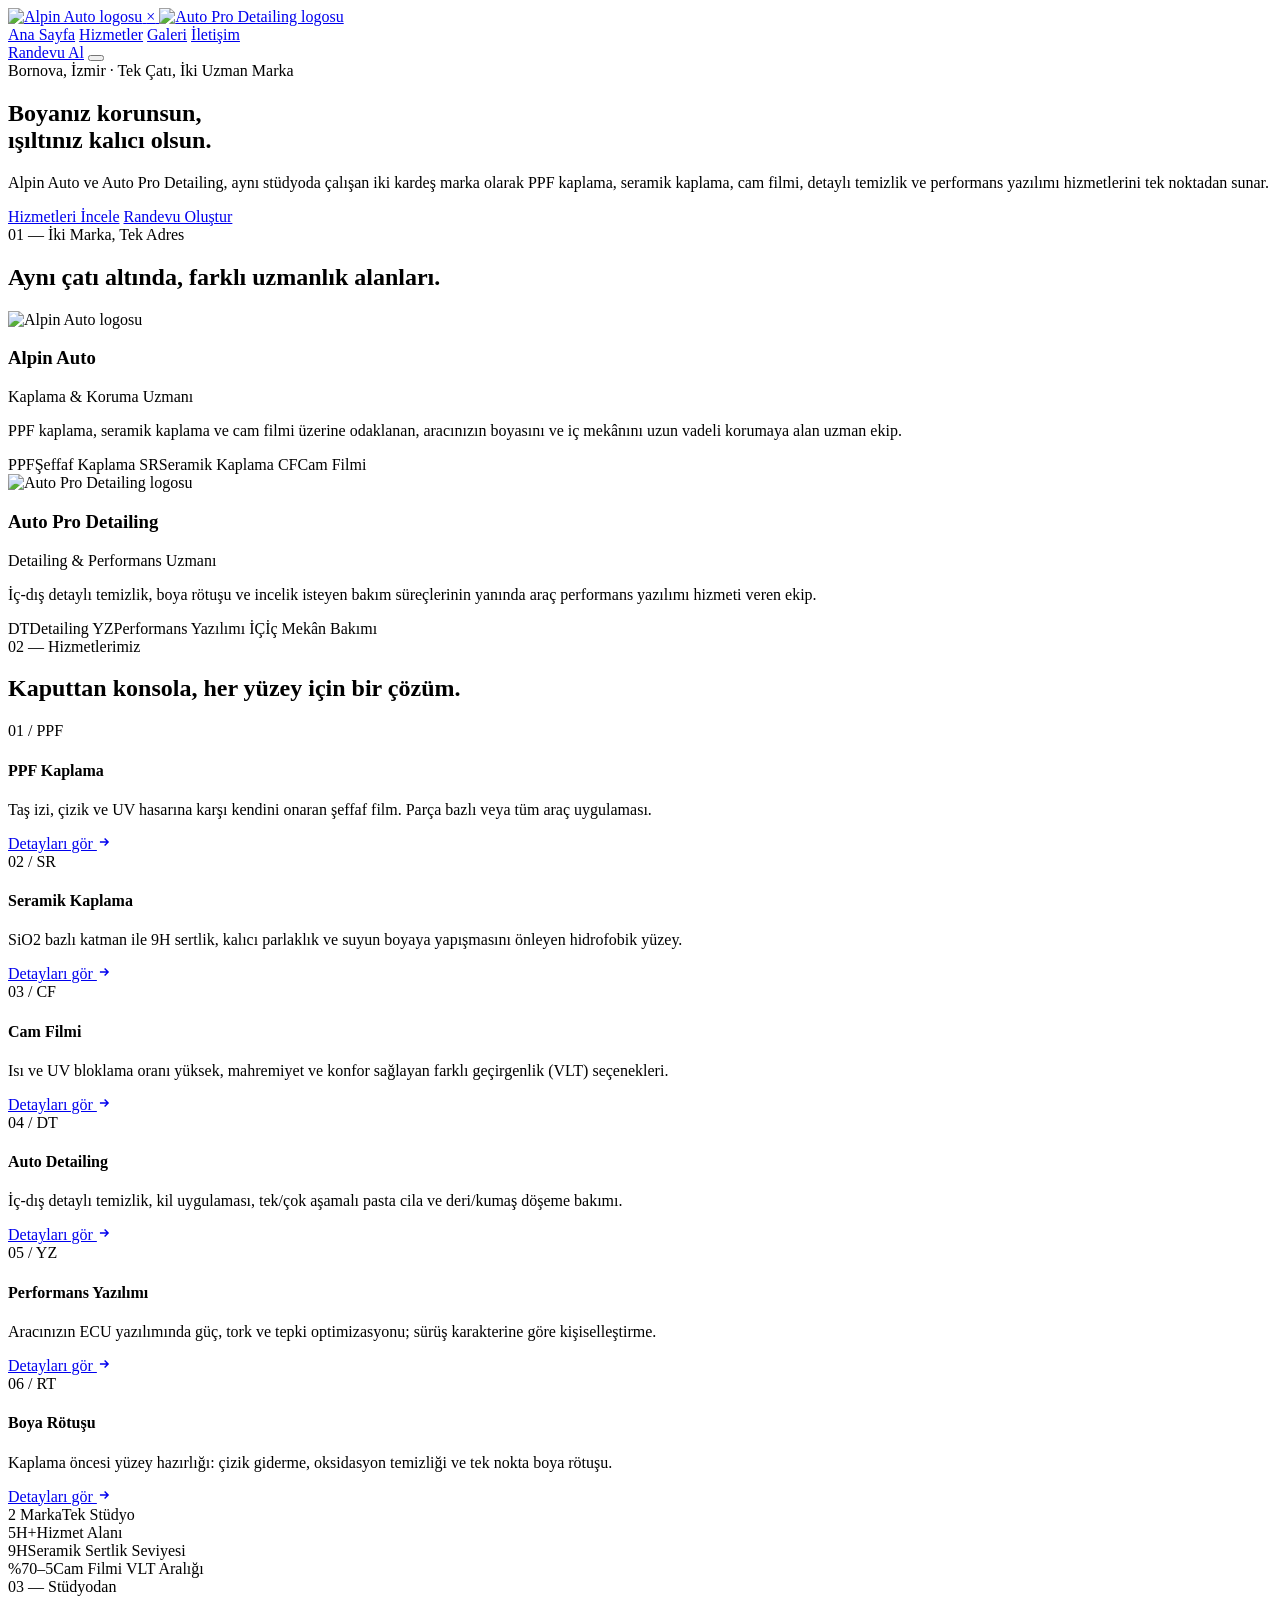
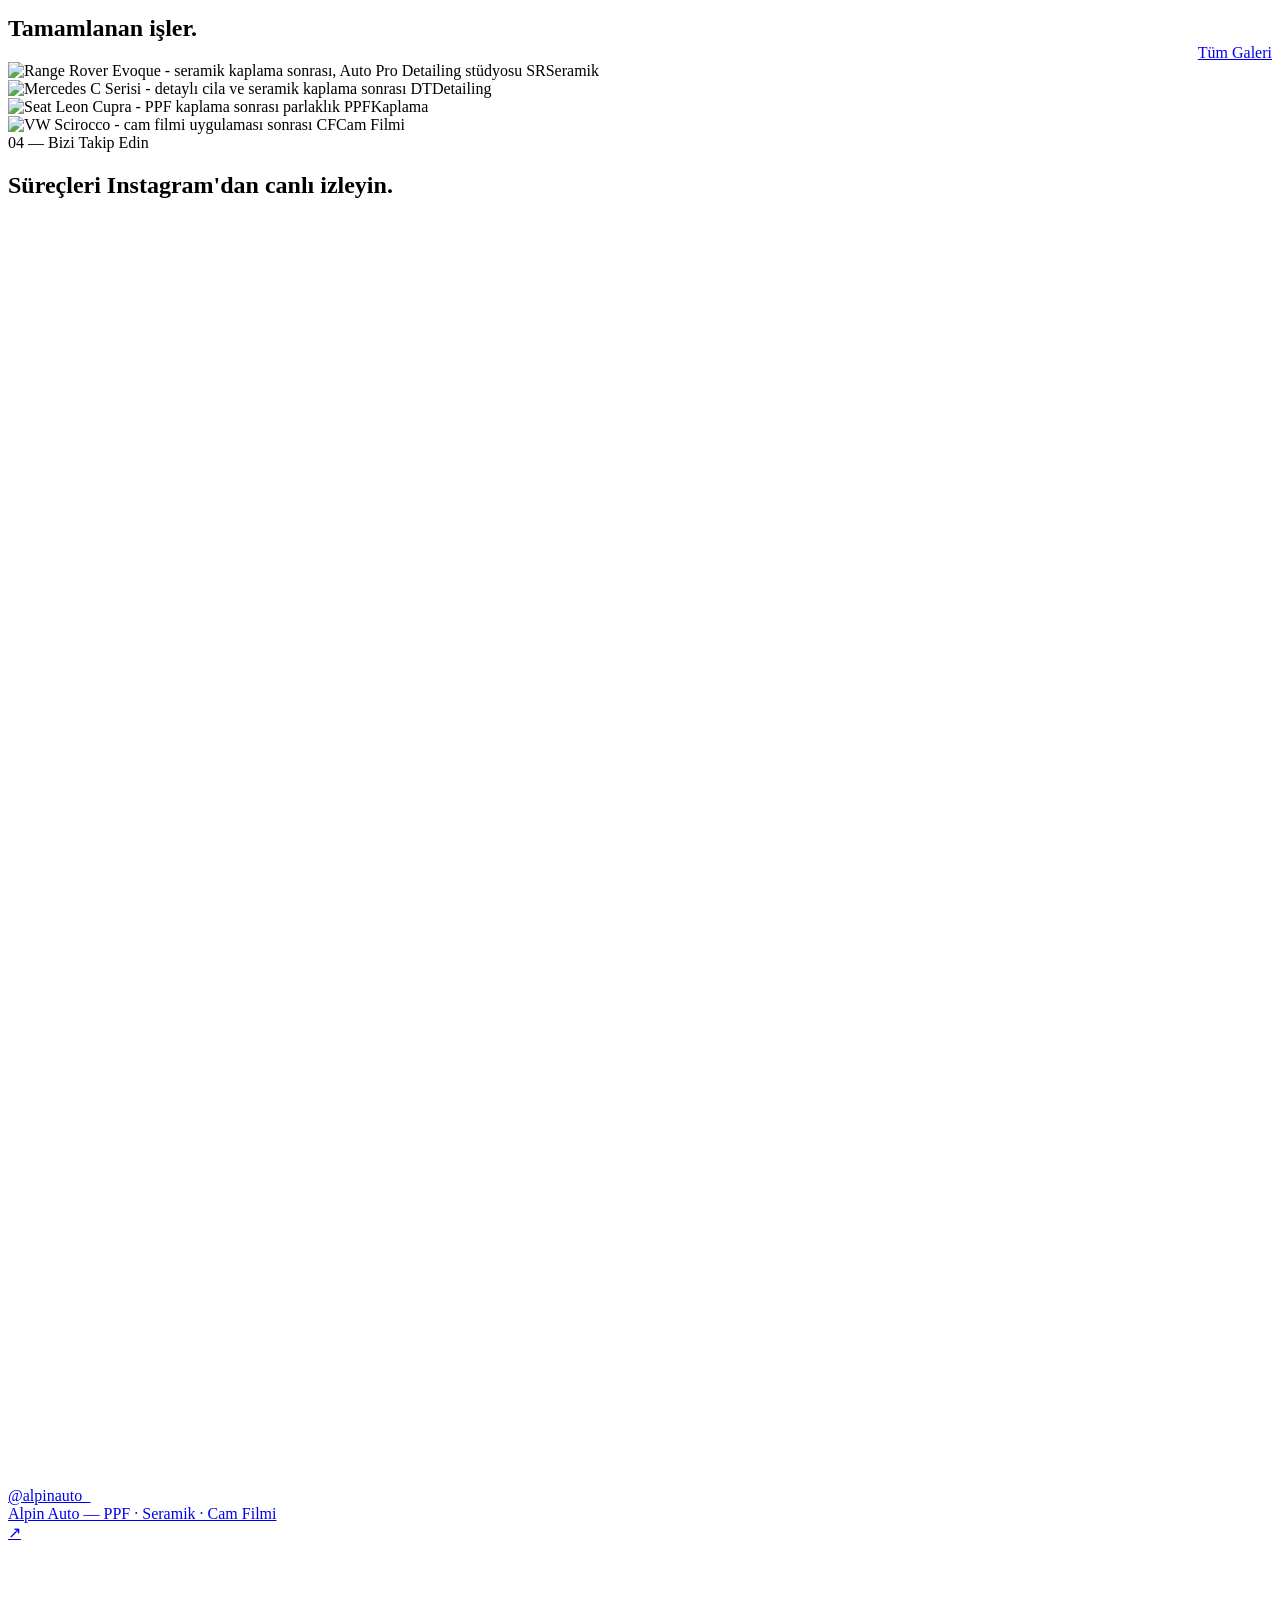
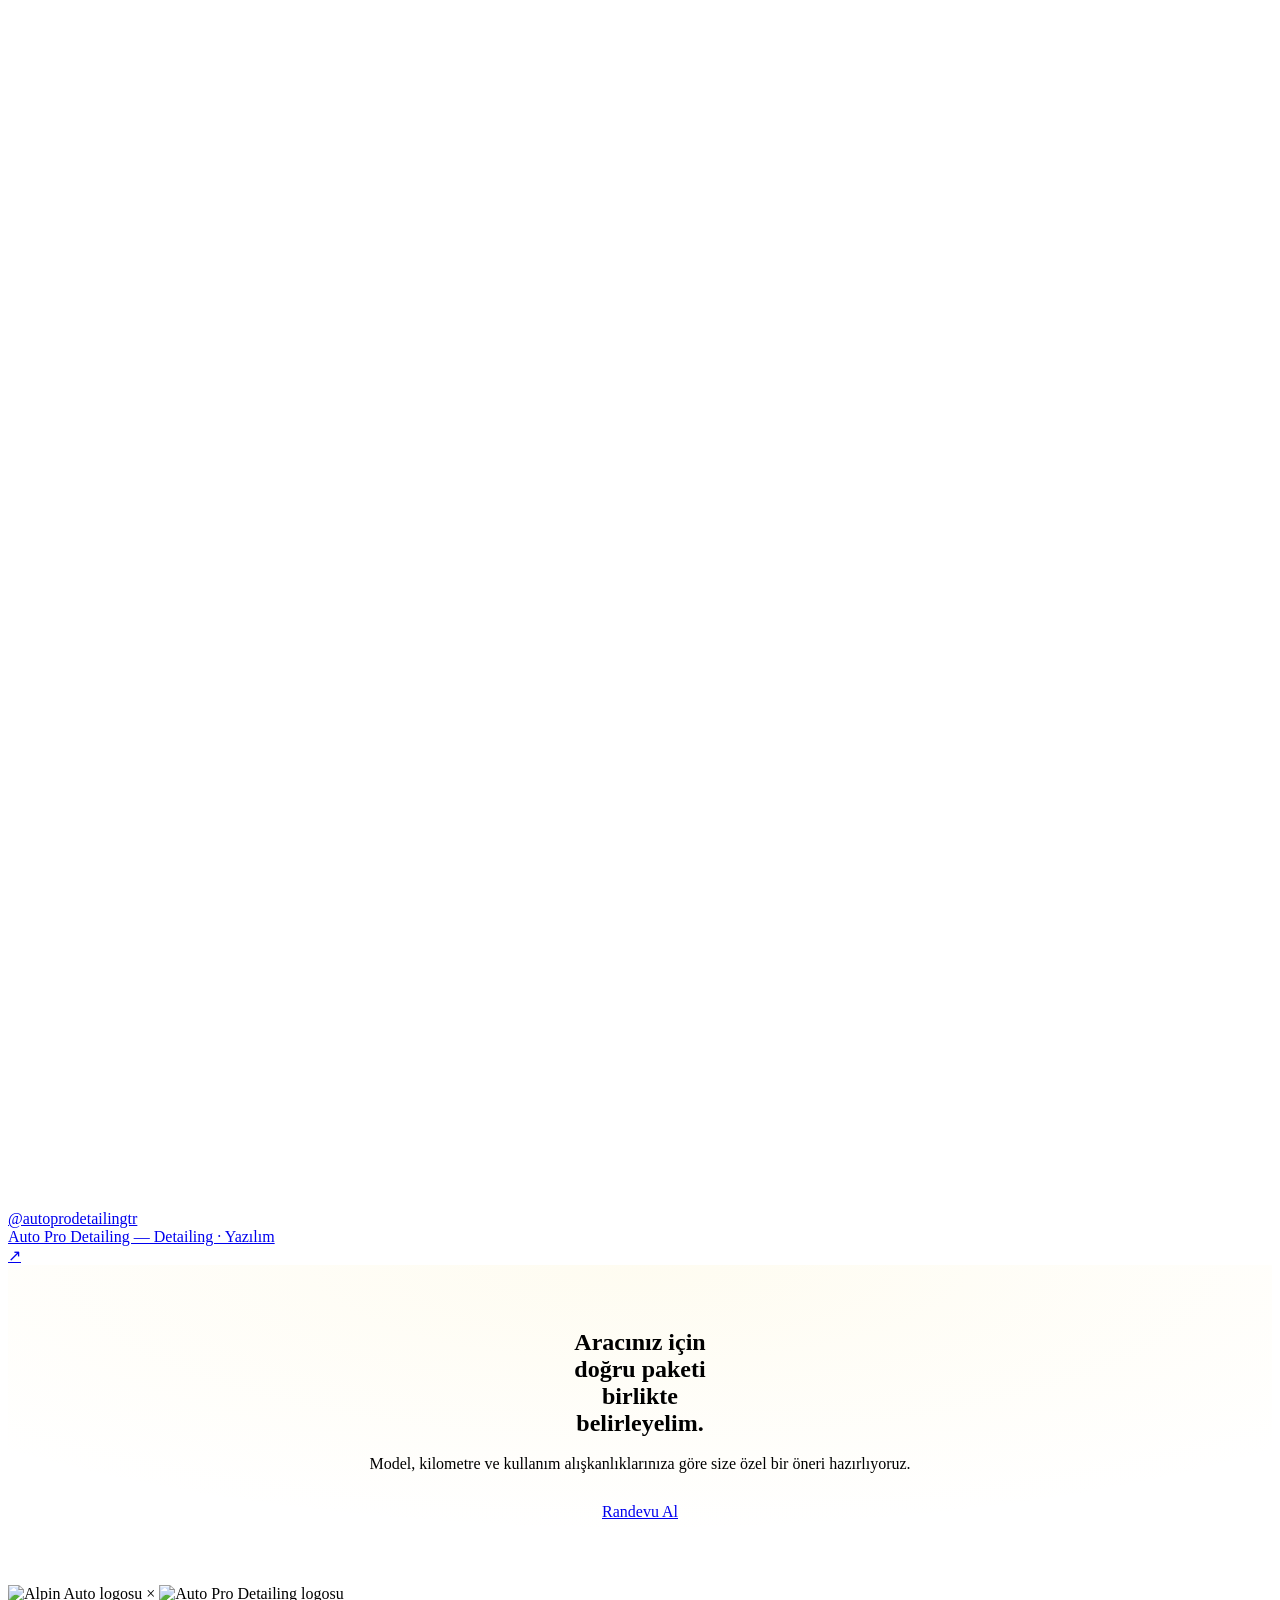
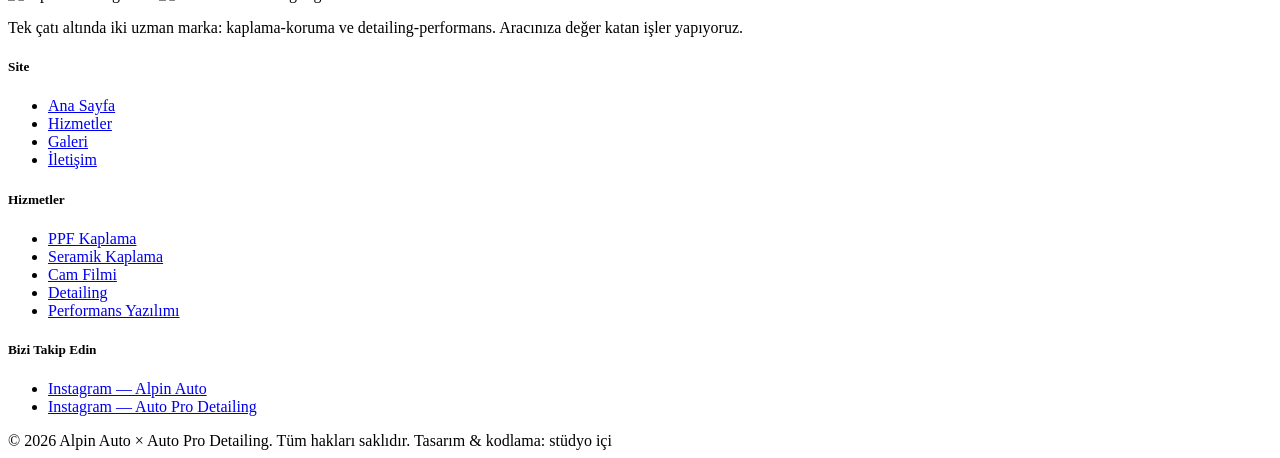
==== index.html @ af7eca9f "Add files via upload" ====
<!DOCTYPE html>
<html lang="tr">
<head>
<meta charset="UTF-8">
<meta name="viewport" content="width=device-width, initial-scale=1.0">
<title>PPF, Seramik Kaplama, Cam Filmi | Alpin Auto × Auto Pro</title>
<meta name="description" content="İzmir Bornova'da PPF kaplama, seramik kaplama, cam filmi, auto detailing ve performans yazılımı. Alpin Auto ve Auto Pro Detailing tek çatı altında hizmetinizde.">
<meta name="keywords" content="PPF kaplama İzmir, seramik kaplama İzmir, cam filmi Bornova, auto detailing İzmir, oto yazılım İzmir, Alpin Auto, Auto Pro Detailing">
<link rel="canonical" href="https://www.alpinautopro.com/">
<meta name="robots" content="index, follow">
<meta name="author" content="Alpin Auto × Auto Pro Detailing">
<meta property="og:type" content="website">
<meta property="og:locale" content="tr_TR">
<meta property="og:site_name" content="Alpin Auto × Auto Pro Detailing">
<meta property="og:title" content="PPF, Seramik Kaplama, Cam Filmi | Alpin Auto × Auto Pro">
<meta property="og:description" content="İzmir Bornova'da PPF kaplama, seramik kaplama, cam filmi, auto detailing ve performans yazılımı. Alpin Auto ve Auto Pro Detailing tek çatı altında hizmetinizde.">
<meta property="og:image" content="https://www.alpinautopro.com/assets/img/gallery-rangerover.jpg">
<meta property="og:url" content="https://www.alpinautopro.com/">
<meta name="twitter:card" content="summary_large_image">
<meta name="twitter:title" content="PPF, Seramik Kaplama, Cam Filmi | Alpin Auto × Auto Pro">
<meta name="twitter:description" content="İzmir Bornova'da PPF kaplama, seramik kaplama, cam filmi, auto detailing ve performans yazılımı. Alpin Auto ve Auto Pro Detailing tek çatı altında hizmetinizde.">
<meta name="twitter:image" content="https://www.alpinautopro.com/assets/img/gallery-rangerover.jpg">
<link rel="icon" href="/favicon.ico" sizes="any">
<link rel="icon" type="image/png" sizes="32x32" href="/assets/favicons/favicon-32.png">
<link rel="icon" type="image/png" sizes="192x192" href="/assets/favicons/favicon-192.png">
<link rel="apple-touch-icon" href="/assets/favicons/favicon-180.png">
<meta name="theme-color" content="#0a0b0d">
<link rel="preconnect" href="https://fonts.googleapis.com">
<link rel="preconnect" href="https://fonts.gstatic.com" crossorigin>
<link href="https://fonts.googleapis.com/css2?family=Big+Shoulders+Display:wght@600;700;800;900&family=Manrope:wght@400;500;600;700;800&family=JetBrains+Mono:wght@400;500;600&display=swap" rel="stylesheet">
<link rel="stylesheet" href="/assets/css/style.css">
<script type="application/ld+json">
{
  "@context": "https://schema.org",
  "@graph": [
    {
      "@type": "AutomotiveBusiness",
      "@id": "https://www.alpinautopro.com/#alpin-auto",
      "name": "Alpin Auto",
      "alternateName": "Alpin Auto Bakım Kaplama Merkezi",
      "description": "PPF kaplama, seramik kaplama ve cam filmi uygulayan araç bakım ve koruma merkezi.",
      "image": "https://www.alpinautopro.com/assets/img/alpin-logo.png",
      "url": "https://www.alpinautopro.com/",
      "telephone": "+905545435295",
      "priceRange": "₺₺",
      "address": {
        "@type": "PostalAddress",
        "streetAddress": "1765. Sokak, Mevlana Mah.",
        "addressLocality": "Bornova",
        "addressRegion": "İzmir",
        "addressCountry": "TR"
      },
      "areaServed": "İzmir",
      "openingHoursSpecification": {
        "@type": "OpeningHoursSpecification",
        "dayOfWeek": ["Monday","Tuesday","Wednesday","Thursday","Friday","Saturday"],
        "opens": "09:00",
        "closes": "19:00"
      },
      "sameAs": ["https://instagram.com/alpinauto_"],
      "makesOffer": [
        {"@type": "Offer", "itemOffered": {"@type": "Service", "name": "PPF Kaplama"}},
        {"@type": "Offer", "itemOffered": {"@type": "Service", "name": "Seramik Kaplama"}},
        {"@type": "Offer", "itemOffered": {"@type": "Service", "name": "Cam Filmi"}}
      ]
    },
    {
      "@type": "AutomotiveBusiness",
      "@id": "https://www.alpinautopro.com/#auto-pro-detailing",
      "name": "Auto Pro Detailing",
      "description": "Auto detailing ve araç performans yazılımı hizmeti veren bakım merkezi.",
      "image": "https://www.alpinautopro.com/assets/img/autopro-logo.png",
      "url": "https://www.alpinautopro.com/",
      "telephone": "+905539734616",
      "priceRange": "₺₺",
      "address": {
        "@type": "PostalAddress",
        "streetAddress": "1765. Sokak, Mevlana Mah.",
        "addressLocality": "Bornova",
        "addressRegion": "İzmir",
        "addressCountry": "TR"
      },
      "areaServed": "İzmir",
      "openingHoursSpecification": {
        "@type": "OpeningHoursSpecification",
        "dayOfWeek": ["Monday","Tuesday","Wednesday","Thursday","Friday","Saturday"],
        "opens": "09:00",
        "closes": "19:00"
      },
      "sameAs": ["https://instagram.com/autoprodetailingtr"],
      "makesOffer": [
        {"@type": "Offer", "itemOffered": {"@type": "Service", "name": "Auto Detailing"}},
        {"@type": "Offer", "itemOffered": {"@type": "Service", "name": "Performans Yazılımı (ECU Optimizasyonu)"}}
      ]
    }
  ]
}
</script>
</head>
<body>

<header class="topbar">
  <div class="topbar-inner">
    <a href="/index.html" class="brandmark-logos">
      <img src="/assets/img/alpin-logo.png" alt="Alpin Auto logosu" class="logo-alpin">
      <span class="divider-x">×</span>
      <img src="/assets/img/autopro-logo.png" alt="Auto Pro Detailing logosu" class="logo-autopro">
    </a>
    <nav class="nav-links" id="navLinks">
      <a href="/index.html" data-page="index.html">Ana Sayfa</a>
      <a href="/hizmetler.html" data-page="hizmetler.html">Hizmetler</a>
      <a href="/galeri.html" data-page="galeri.html">Galeri</a>
      <a href="/iletisim.html" data-page="iletisim.html">İletişim</a>
    </nav>
    <a href="/iletisim.html" class="btn nav-cta">Randevu Al</a>
    <button class="nav-toggle" aria-label="Menüyü aç" aria-expanded="false">
      <span></span><span></span><span></span>
    </button>
  </div>
</header>

<!-- HERO -->
<section class="hero">
  <div class="hero-bg" style="background-image:url('/assets/img/gallery-bmw.jpg');"></div>
  <div class="hero-inner">
    <span class="eyebrow">Bornova, İzmir · Tek Çatı, İki Uzman Marka</span>
    <h1>Boyanız <span class="hl-a">korunsun</span>,<br>ışıltınız <span class="hl-p">kalıcı</span> olsun.</h1>
    <p class="lead">Alpin Auto ve Auto Pro Detailing, aynı stüdyoda çalışan iki kardeş marka olarak PPF kaplama, seramik kaplama, cam filmi, detaylı temizlik ve performans yazılımı hizmetlerini tek noktadan sunar.</p>
    <div class="hero-foot">
      <a href="/hizmetler.html" class="btn btn-primary">Hizmetleri İncele</a>
      <a href="/iletisim.html" class="btn btn-ghost">Randevu Oluştur</a>
    </div>
  </div>
</section>

<div class="light-rail"></div>

<!-- MARKA TANITIMI -->
<section>
  <div class="container">
    <div class="section-head reveal">
      <span class="eyebrow">01 — İki Marka, Tek Adres</span>
      <h2>Aynı çatı altında, farklı uzmanlık alanları.</h2>
    </div>

    <div class="brand-strip reveal">
      <div class="brand-card alpin">
        <div class="brand-card-head">
          <img src="/assets/img/alpin-logo.png" alt="Alpin Auto logosu" style="background:#fff;">
          <div>
            <h3>Alpin Auto</h3>
            <p class="tag">Kaplama &amp; Koruma Uzmanı</p>
          </div>
        </div>
        <p class="desc">PPF kaplama, seramik kaplama ve cam filmi üzerine odaklanan, aracınızın boyasını ve iç mekânını uzun vadeli korumaya alan uzman ekip.</p>
        <div class="brand-services">
          <span class="plate-tag alpin"><span>PPF</span><span>Şeffaf Kaplama</span></span>
          <span class="plate-tag alpin"><span>SR</span><span>Seramik Kaplama</span></span>
          <span class="plate-tag alpin"><span>CF</span><span>Cam Filmi</span></span>
        </div>
      </div>
      <div class="brand-card autopro">
        <div class="brand-card-head">
          <img src="/assets/img/autopro-logo.png" alt="Auto Pro Detailing logosu">
          <div>
            <h3>Auto Pro Detailing</h3>
            <p class="tag">Detailing &amp; Performans Uzmanı</p>
          </div>
        </div>
        <p class="desc">İç-dış detaylı temizlik, boya rötuşu ve incelik isteyen bakım süreçlerinin yanında araç performans yazılımı hizmeti veren ekip.</p>
        <div class="brand-services">
          <span class="plate-tag autopro"><span>DT</span><span>Detailing</span></span>
          <span class="plate-tag autopro"><span>YZ</span><span>Performans Yazılımı</span></span>
          <span class="plate-tag autopro"><span>İÇ</span><span>İç Mekân Bakımı</span></span>
        </div>
      </div>
    </div>
  </div>
</section>

<!-- HİZMETLER GRID -->
<section style="padding-top:0;">
  <div class="container">
    <div class="section-head reveal">
      <span class="eyebrow">02 — Hizmetlerimiz</span>
      <h2>Kaputtan konsola, her yüzey için bir çözüm.</h2>
    </div>

    <div class="services-grid reveal">
      <div class="service-card">
        <span class="num">01 / PPF</span>
        <h4>PPF Kaplama</h4>
        <p>Taş izi, çizik ve UV hasarına karşı kendini onaran şeffaf film. Parça bazlı veya tüm araç uygulaması.</p>
        <a href="/hizmetler.html#ppf" class="more">Detayları gör <svg width="14" height="14" viewBox="0 0 24 24" fill="none" stroke="currentColor" stroke-width="2.5"><path d="M5 12h14M13 6l6 6-6 6"/></svg></a>
      </div>
      <div class="service-card">
        <span class="num">02 / SR</span>
        <h4>Seramik Kaplama</h4>
        <p>SiO2 bazlı katman ile 9H sertlik, kalıcı parlaklık ve suyun boyaya yapışmasını önleyen hidrofobik yüzey.</p>
        <a href="/hizmetler.html#seramik" class="more">Detayları gör <svg width="14" height="14" viewBox="0 0 24 24" fill="none" stroke="currentColor" stroke-width="2.5"><path d="M5 12h14M13 6l6 6-6 6"/></svg></a>
      </div>
      <div class="service-card">
        <span class="num">03 / CF</span>
        <h4>Cam Filmi</h4>
        <p>Isı ve UV bloklama oranı yüksek, mahremiyet ve konfor sağlayan farklı geçirgenlik (VLT) seçenekleri.</p>
        <a href="/hizmetler.html#cam-filmi" class="more">Detayları gör <svg width="14" height="14" viewBox="0 0 24 24" fill="none" stroke="currentColor" stroke-width="2.5"><path d="M5 12h14M13 6l6 6-6 6"/></svg></a>
      </div>
      <div class="service-card">
        <span class="num">04 / DT</span>
        <h4>Auto Detailing</h4>
        <p>İç-dış detaylı temizlik, kil uygulaması, tek/çok aşamalı pasta cila ve deri/kumaş döşeme bakımı.</p>
        <a href="/hizmetler.html#detailing" class="more">Detayları gör <svg width="14" height="14" viewBox="0 0 24 24" fill="none" stroke="currentColor" stroke-width="2.5"><path d="M5 12h14M13 6l6 6-6 6"/></svg></a>
      </div>
      <div class="service-card">
        <span class="num">05 / YZ</span>
        <h4>Performans Yazılımı</h4>
        <p>Aracınızın ECU yazılımında güç, tork ve tepki optimizasyonu; sürüş karakterine göre kişiselleştirme.</p>
        <a href="/hizmetler.html#yazilim" class="more">Detayları gör <svg width="14" height="14" viewBox="0 0 24 24" fill="none" stroke="currentColor" stroke-width="2.5"><path d="M5 12h14M13 6l6 6-6 6"/></svg></a>
      </div>
      <div class="service-card">
        <span class="num">06 / RT</span>
        <h4>Boya Rötuşu</h4>
        <p>Kaplama öncesi yüzey hazırlığı: çizik giderme, oksidasyon temizliği ve tek nokta boya rötuşu.</p>
        <a href="/hizmetler.html#detailing" class="more">Detayları gör <svg width="14" height="14" viewBox="0 0 24 24" fill="none" stroke="currentColor" stroke-width="2.5"><path d="M5 12h14M13 6l6 6-6 6"/></svg></a>
      </div>
    </div>
  </div>
</section>

<!-- İSTATİSTİK ŞERİDİ -->
<div class="stat-strip reveal">
  <div class="stat-item"><span class="num">2 Marka</span><span class="label">Tek Stüdyo</span></div>
  <div class="stat-item"><span class="num">5H+</span><span class="label">Hizmet Alanı</span></div>
  <div class="stat-item"><span class="num">9H</span><span class="label">Seramik Sertlik Seviyesi</span></div>
  <div class="stat-item"><span class="num">%70–5</span><span class="label">Cam Filmi VLT Aralığı</span></div>
</div>

<!-- GALERİ ÖNİZLEME -->
<section>
  <div class="container">
    <div class="section-head reveal" style="display:flex; align-items:flex-end; justify-content:space-between; gap:24px; max-width:none;">
      <div>
        <span class="eyebrow">03 — Stüdyodan</span>
        <h2>Tamamlanan işler.</h2>
      </div>
      <a href="/galeri.html" class="btn btn-ghost" style="flex-shrink:0;">Tüm Galeri</a>
    </div>

    <div class="gallery-grid reveal">
      <div class="gallery-item">
        <img src="/assets/img/gallery-rangerover.jpg" alt="Range Rover Evoque - seramik kaplama sonrası, Auto Pro Detailing stüdyosu">
        <span class="tag plate-tag autopro"><span>SR</span><span>Seramik</span></span>
      </div>
      <div class="gallery-item">
        <img src="/assets/img/gallery-mercedes.jpg" alt="Mercedes C Serisi - detaylı cila ve seramik kaplama sonrası">
        <span class="tag plate-tag autopro"><span>DT</span><span>Detailing</span></span>
      </div>
      <div class="gallery-item">
        <img src="/assets/img/gallery-seat.jpg" alt="Seat Leon Cupra - PPF kaplama sonrası parlaklık">
        <span class="tag plate-tag alpin"><span>PPF</span><span>Kaplama</span></span>
      </div>
      <div class="gallery-item">
        <img src="/assets/img/gallery-scirocco.jpg" alt="VW Scirocco - cam filmi uygulaması sonrası">
        <span class="tag plate-tag alpin"><span>CF</span><span>Cam Filmi</span></span>
      </div>
    </div>
  </div>
</section>

<div class="light-rail"></div>

<!-- INSTAGRAM -->
<section>
  <div class="container">
    <div class="section-head reveal">
      <span class="eyebrow">04 — Bizi Takip Edin</span>
      <h2>Süreçleri Instagram'dan canlı izleyin.</h2>
    </div>
    <div class="insta-strip reveal">
      <a class="insta-card" href="https://instagram.com/alpinauto_" target="_blank" rel="noopener">
        <div class="icon"><svg viewBox="0 0 24 24" fill="none" stroke="#fff" stroke-width="2"><rect x="3" y="3" width="18" height="18" rx="5"/><circle cx="12" cy="12" r="4"/><circle cx="17.5" cy="6.5" r="1" fill="#fff" stroke="none"/></svg></div>
        <div>
          <div class="handle">@alpinauto_</div>
          <div class="sub">Alpin Auto — PPF · Seramik · Cam Filmi</div>
        </div>
        <span class="go">↗</span>
      </a>
      <a class="insta-card" href="https://instagram.com/autoprodetailingtr" target="_blank" rel="noopener">
        <div class="icon"><svg viewBox="0 0 24 24" fill="none" stroke="#fff" stroke-width="2"><rect x="3" y="3" width="18" height="18" rx="5"/><circle cx="12" cy="12" r="4"/><circle cx="17.5" cy="6.5" r="1" fill="#fff" stroke="none"/></svg></div>
        <div>
          <div class="handle">@autoprodetailingtr</div>
          <div class="sub">Auto Pro Detailing — Detailing · Yazılım</div>
        </div>
        <span class="go">↗</span>
      </a>
    </div>
  </div>
</section>

<!-- CTA -->
<section style="padding-top:0;">
  <div class="container">
    <div class="reveal" style="border:1px solid var(--border); border-radius:var(--radius-lg); padding:64px 48px; text-align:center; background:radial-gradient(120% 140% at 50% 0%, rgba(246,214,74,0.08), transparent 60%);">
      <h2 style="max-width:16ch; margin:0 auto 18px;">Aracınız için doğru paketi birlikte belirleyelim.</h2>
      <p class="lead" style="margin:0 auto 30px;">Model, kilometre ve kullanım alışkanlıklarınıza göre size özel bir öneri hazırlıyoruz.</p>
      <a href="/iletisim.html" class="btn btn-primary">Randevu Al</a>
    </div>
  </div>
</section>

<footer>
  <div class="container">
    <div class="footer-grid">
      <div class="footer-brand">
        <div class="brandmark-logos">
          <img src="/assets/img/alpin-logo.png" alt="Alpin Auto logosu" class="logo-alpin">
          <span class="divider-x">×</span>
          <img src="/assets/img/autopro-logo.png" alt="Auto Pro Detailing logosu" class="logo-autopro">
        </div>
        <p>Tek çatı altında iki uzman marka: kaplama-koruma ve detailing-performans. Aracınıza değer katan işler yapıyoruz.</p>
      </div>
      <div>
        <h5>Site</h5>
        <ul>
          <li><a href="/index.html">Ana Sayfa</a></li>
          <li><a href="/hizmetler.html">Hizmetler</a></li>
          <li><a href="/galeri.html">Galeri</a></li>
          <li><a href="/iletisim.html">İletişim</a></li>
        </ul>
      </div>
      <div>
        <h5>Hizmetler</h5>
        <ul>
          <li><a href="/hizmetler.html#ppf">PPF Kaplama</a></li>
          <li><a href="/hizmetler.html#seramik">Seramik Kaplama</a></li>
          <li><a href="/hizmetler.html#cam-filmi">Cam Filmi</a></li>
          <li><a href="/hizmetler.html#detailing">Detailing</a></li>
          <li><a href="/hizmetler.html#yazilim">Performans Yazılımı</a></li>
        </ul>
      </div>
      <div>
        <h5>Bizi Takip Edin</h5>
        <ul>
          <li><a href="https://instagram.com/alpinauto_" target="_blank" rel="noopener">Instagram — Alpin Auto</a></li>
          <li><a href="https://instagram.com/autoprodetailingtr" target="_blank" rel="noopener">Instagram — Auto Pro Detailing</a></li>
        </ul>
      </div>
    </div>
    <div class="footer-bottom">
      <span>© <span id="year">2026</span> Alpin Auto × Auto Pro Detailing. Tüm hakları saklıdır.</span>
      <span>Tasarım &amp; kodlama: stüdyo içi</span>
    </div>
  </div>
</footer>

<script src="/assets/js/main.js"></script>
</body>
</html>
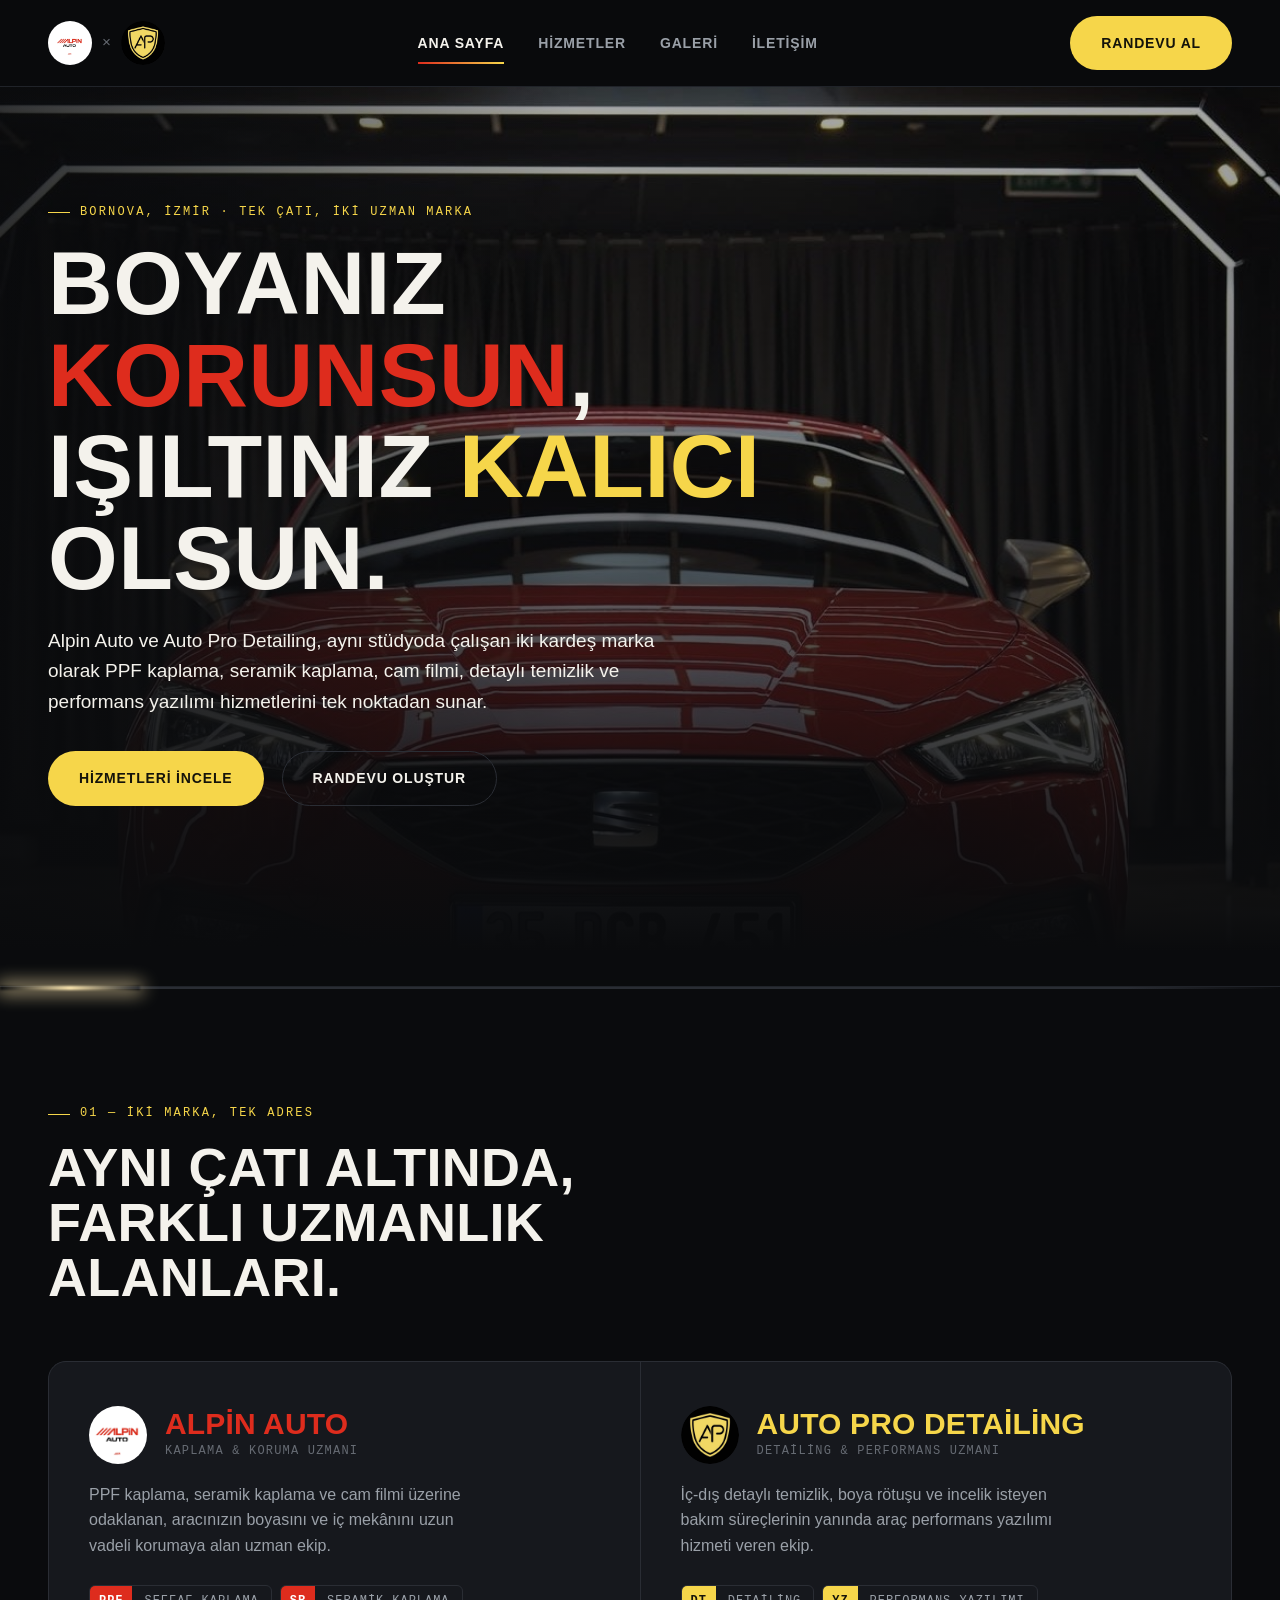
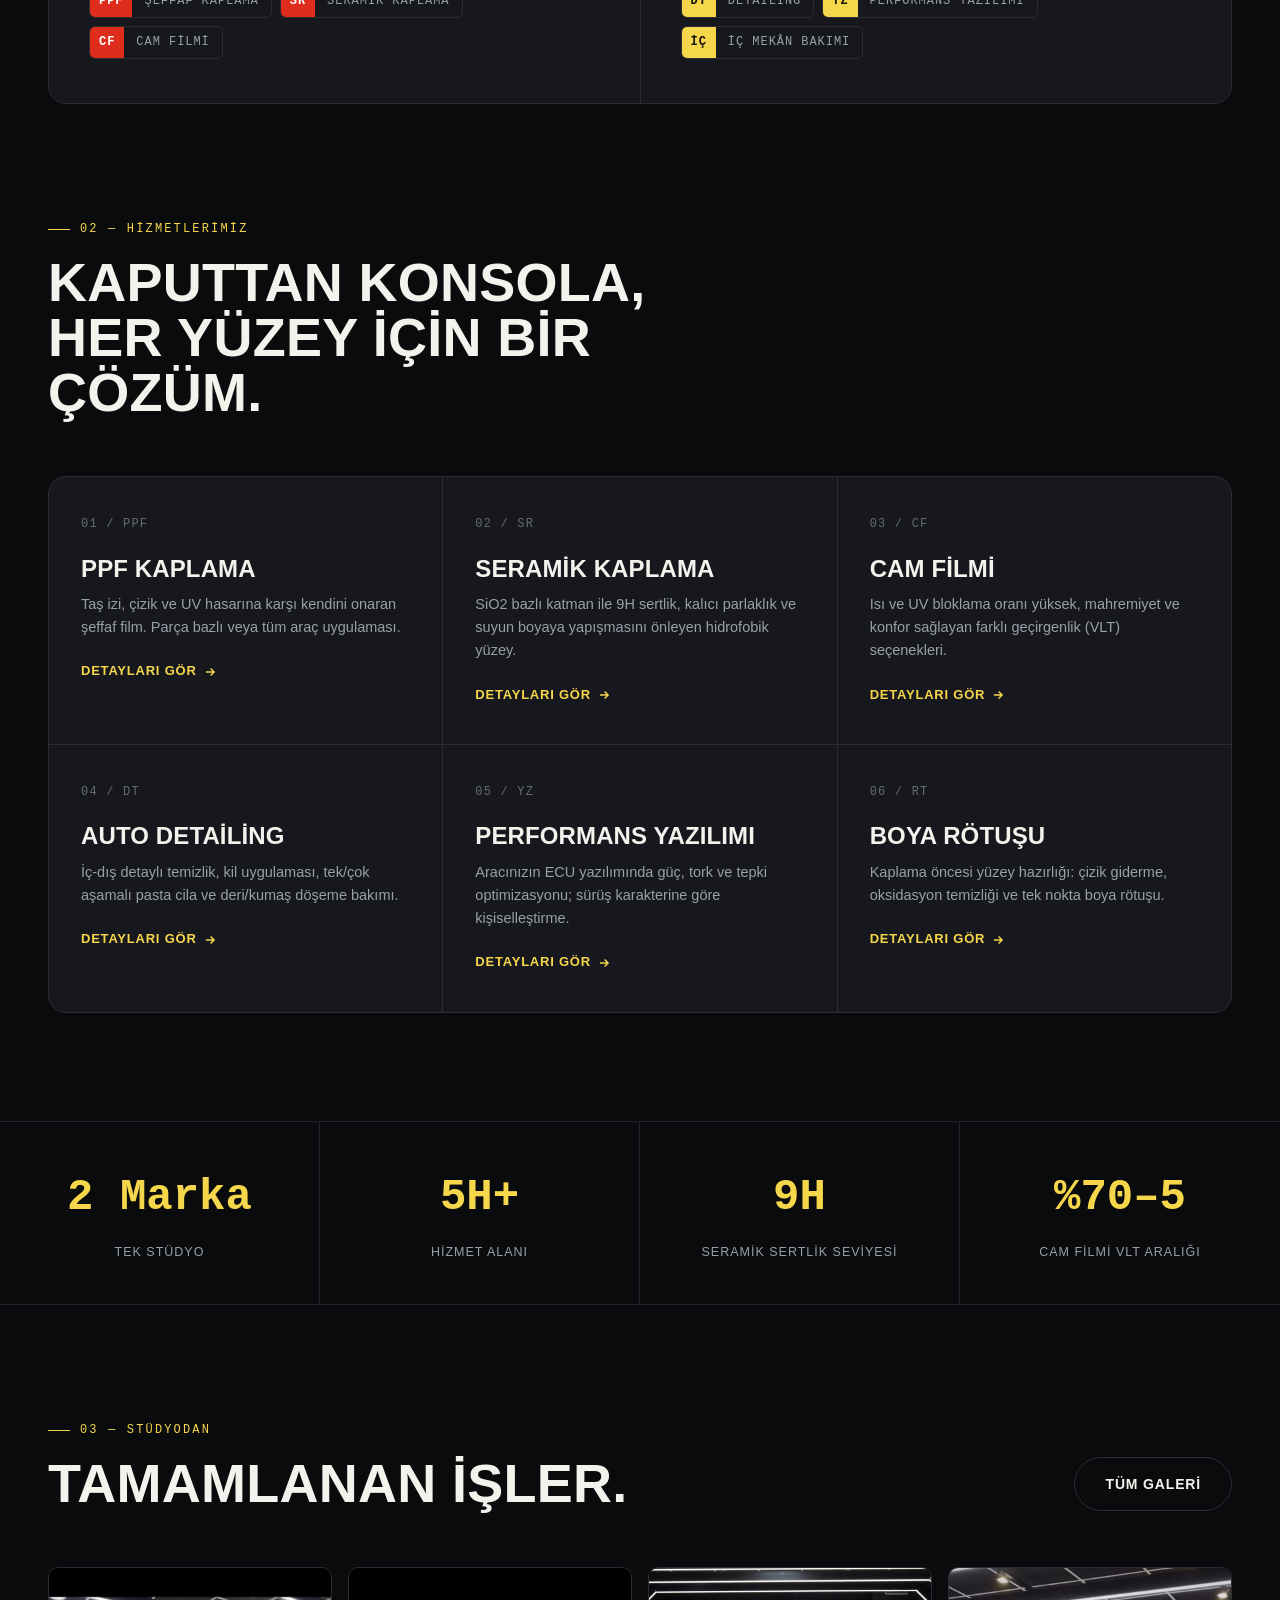
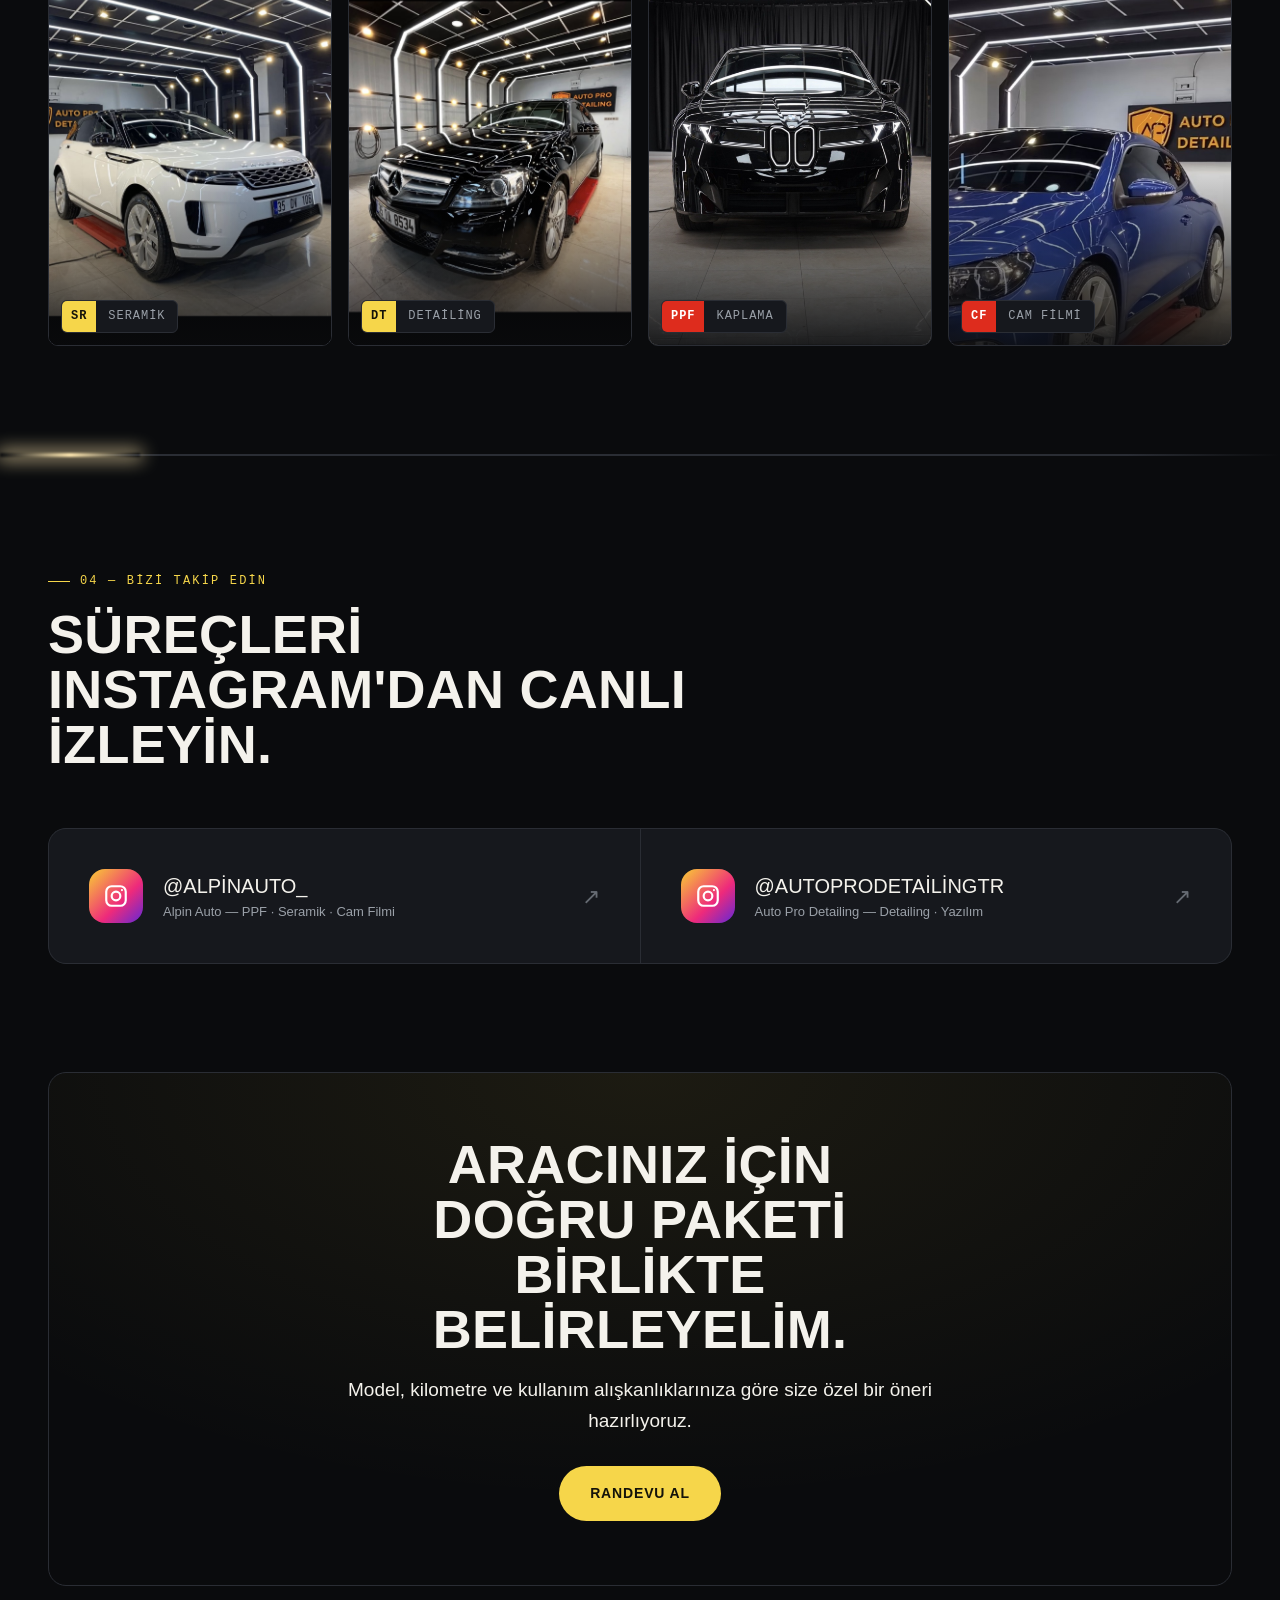
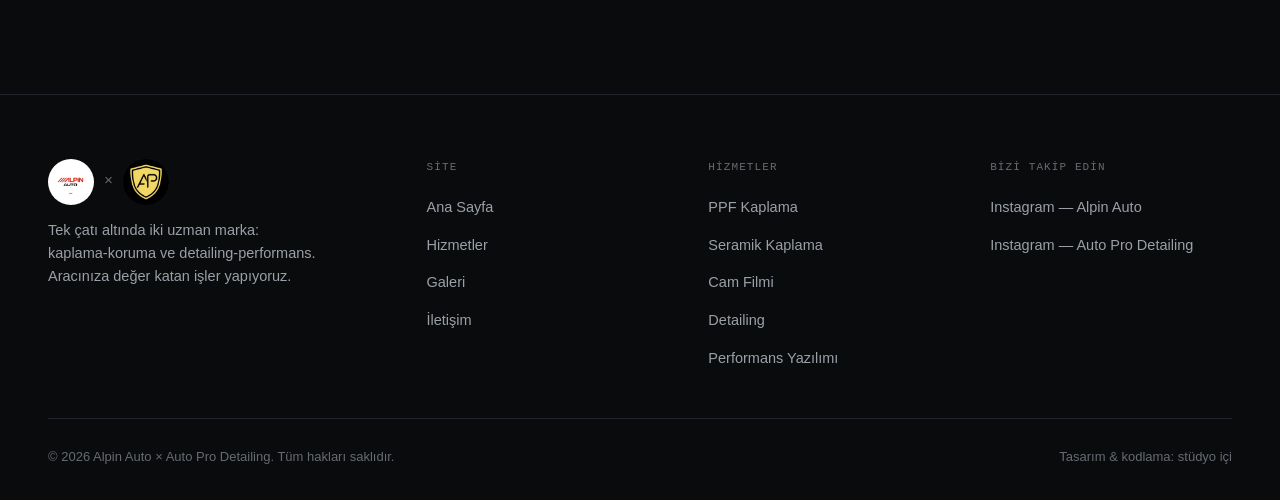
==== commit 07c4ce27: "Add files via upload" ====
--- a/index.html
+++ b/index.html
@@ -14,21 +14,21 @@
 <meta property="og:site_name" content="Alpin Auto × Auto Pro Detailing">
 <meta property="og:title" content="PPF, Seramik Kaplama, Cam Filmi | Alpin Auto × Auto Pro">
 <meta property="og:description" content="İzmir Bornova'da PPF kaplama, seramik kaplama, cam filmi, auto detailing ve performans yazılımı. Alpin Auto ve Auto Pro Detailing tek çatı altında hizmetinizde.">
-<meta property="og:image" content="https://www.alpinautopro.com/assets/img/gallery-rangerover.jpg">
+<meta property="og:image" content="https://www.alpinautopro.com/gallery-rangerover.jpg">
 <meta property="og:url" content="https://www.alpinautopro.com/">
 <meta name="twitter:card" content="summary_large_image">
 <meta name="twitter:title" content="PPF, Seramik Kaplama, Cam Filmi | Alpin Auto × Auto Pro">
 <meta name="twitter:description" content="İzmir Bornova'da PPF kaplama, seramik kaplama, cam filmi, auto detailing ve performans yazılımı. Alpin Auto ve Auto Pro Detailing tek çatı altında hizmetinizde.">
-<meta name="twitter:image" content="https://www.alpinautopro.com/assets/img/gallery-rangerover.jpg">
+<meta name="twitter:image" content="https://www.alpinautopro.com/gallery-rangerover.jpg">
 <link rel="icon" href="/favicon.ico" sizes="any">
-<link rel="icon" type="image/png" sizes="32x32" href="/assets/favicons/favicon-32.png">
-<link rel="icon" type="image/png" sizes="192x192" href="/assets/favicons/favicon-192.png">
-<link rel="apple-touch-icon" href="/assets/favicons/favicon-180.png">
+<link rel="icon" type="image/png" sizes="32x32" href="/favicon-32.png">
+<link rel="icon" type="image/png" sizes="192x192" href="/favicon-192.png">
+<link rel="apple-touch-icon" href="/favicon-180.png">
 <meta name="theme-color" content="#0a0b0d">
 <link rel="preconnect" href="https://fonts.googleapis.com">
 <link rel="preconnect" href="https://fonts.gstatic.com" crossorigin>
 <link href="https://fonts.googleapis.com/css2?family=Big+Shoulders+Display:wght@600;700;800;900&family=Manrope:wght@400;500;600;700;800&family=JetBrains+Mono:wght@400;500;600&display=swap" rel="stylesheet">
-<link rel="stylesheet" href="/assets/css/style.css">
+<link rel="stylesheet" href="/style.css">
 <script type="application/ld+json">
 {
   "@context": "https://schema.org",
@@ -39,7 +39,7 @@
       "name": "Alpin Auto",
       "alternateName": "Alpin Auto Bakım Kaplama Merkezi",
       "description": "PPF kaplama, seramik kaplama ve cam filmi uygulayan araç bakım ve koruma merkezi.",
-      "image": "https://www.alpinautopro.com/assets/img/alpin-logo.png",
+      "image": "https://www.alpinautopro.com/alpin-logo.png",
       "url": "https://www.alpinautopro.com/",
       "telephone": "+905545435295",
       "priceRange": "₺₺",
@@ -69,7 +69,7 @@
       "@id": "https://www.alpinautopro.com/#auto-pro-detailing",
       "name": "Auto Pro Detailing",
       "description": "Auto detailing ve araç performans yazılımı hizmeti veren bakım merkezi.",
-      "image": "https://www.alpinautopro.com/assets/img/autopro-logo.png",
+      "image": "https://www.alpinautopro.com/autopro-logo.png",
       "url": "https://www.alpinautopro.com/",
       "telephone": "+905539734616",
       "priceRange": "₺₺",
@@ -102,9 +102,9 @@
 <header class="topbar">
   <div class="topbar-inner">
     <a href="/index.html" class="brandmark-logos">
-      <img src="/assets/img/alpin-logo.png" alt="Alpin Auto logosu" class="logo-alpin">
+      <img src="/alpin-logo.png" alt="Alpin Auto logosu" class="logo-alpin">
       <span class="divider-x">×</span>
-      <img src="/assets/img/autopro-logo.png" alt="Auto Pro Detailing logosu" class="logo-autopro">
+      <img src="/autopro-logo.png" alt="Auto Pro Detailing logosu" class="logo-autopro">
     </a>
     <nav class="nav-links" id="navLinks">
       <a href="/index.html" data-page="index.html">Ana Sayfa</a>
@@ -121,7 +121,7 @@
 
 <!-- HERO -->
 <section class="hero">
-  <div class="hero-bg" style="background-image:url('/assets/img/gallery-bmw.jpg');"></div>
+  <div class="hero-bg" style="background-image:url('/gallery-bmw.jpg');"></div>
   <div class="hero-inner">
     <span class="eyebrow">Bornova, İzmir · Tek Çatı, İki Uzman Marka</span>
     <h1>Boyanız <span class="hl-a">korunsun</span>,<br>ışıltınız <span class="hl-p">kalıcı</span> olsun.</h1>
@@ -146,7 +146,7 @@
     <div class="brand-strip reveal">
       <div class="brand-card alpin">
         <div class="brand-card-head">
-          <img src="/assets/img/alpin-logo.png" alt="Alpin Auto logosu" style="background:#fff;">
+          <img src="/alpin-logo.png" alt="Alpin Auto logosu" style="background:#fff;">
           <div>
             <h3>Alpin Auto</h3>
             <p class="tag">Kaplama &amp; Koruma Uzmanı</p>
@@ -161,7 +161,7 @@
       </div>
       <div class="brand-card autopro">
         <div class="brand-card-head">
-          <img src="/assets/img/autopro-logo.png" alt="Auto Pro Detailing logosu">
+          <img src="/autopro-logo.png" alt="Auto Pro Detailing logosu">
           <div>
             <h3>Auto Pro Detailing</h3>
             <p class="tag">Detailing &amp; Performans Uzmanı</p>
@@ -248,19 +248,19 @@
 
     <div class="gallery-grid reveal">
       <div class="gallery-item">
-        <img src="/assets/img/gallery-rangerover.jpg" alt="Range Rover Evoque - seramik kaplama sonrası, Auto Pro Detailing stüdyosu">
+        <img src="/gallery-rangerover.jpg" alt="Range Rover Evoque - seramik kaplama sonrası, Auto Pro Detailing stüdyosu">
         <span class="tag plate-tag autopro"><span>SR</span><span>Seramik</span></span>
       </div>
       <div class="gallery-item">
-        <img src="/assets/img/gallery-mercedes.jpg" alt="Mercedes C Serisi - detaylı cila ve seramik kaplama sonrası">
+        <img src="/gallery-mercedes.jpg" alt="Mercedes C Serisi - detaylı cila ve seramik kaplama sonrası">
         <span class="tag plate-tag autopro"><span>DT</span><span>Detailing</span></span>
       </div>
       <div class="gallery-item">
-        <img src="/assets/img/gallery-seat.jpg" alt="Seat Leon Cupra - PPF kaplama sonrası parlaklık">
+        <img src="/gallery-seat.jpg" alt="Seat Leon Cupra - PPF kaplama sonrası parlaklık">
         <span class="tag plate-tag alpin"><span>PPF</span><span>Kaplama</span></span>
       </div>
       <div class="gallery-item">
-        <img src="/assets/img/gallery-scirocco.jpg" alt="VW Scirocco - cam filmi uygulaması sonrası">
+        <img src="/gallery-scirocco.jpg" alt="VW Scirocco - cam filmi uygulaması sonrası">
         <span class="tag plate-tag alpin"><span>CF</span><span>Cam Filmi</span></span>
       </div>
     </div>
@@ -313,9 +313,9 @@
     <div class="footer-grid">
       <div class="footer-brand">
         <div class="brandmark-logos">
-          <img src="/assets/img/alpin-logo.png" alt="Alpin Auto logosu" class="logo-alpin">
+          <img src="/alpin-logo.png" alt="Alpin Auto logosu" class="logo-alpin">
           <span class="divider-x">×</span>
-          <img src="/assets/img/autopro-logo.png" alt="Auto Pro Detailing logosu" class="logo-autopro">
+          <img src="/autopro-logo.png" alt="Auto Pro Detailing logosu" class="logo-autopro">
         </div>
         <p>Tek çatı altında iki uzman marka: kaplama-koruma ve detailing-performans. Aracınıza değer katan işler yapıyoruz.</p>
       </div>
@@ -353,6 +353,6 @@
   </div>
 </footer>
 
-<script src="/assets/js/main.js"></script>
+<script src="/main.js"></script>
 </body>
 </html>
--- a/style.css
+++ b/style.css
@@ -0,0 +1,784 @@
+/* ==========================================================================
+   ALPIN AUTO × AUTO PRO DETAILING — Ortak Stil Sistemi
+   Tasarım dili: karanlık stüdyo + tavan LED şerit motifi + plaka etiketleri
+   ========================================================================== */
+
+/* Fontlar performans için her HTML sayfasının <head> bölümünde <link> ile yüklenir. */
+
+:root {
+  /* --- Renkler --- */
+  --bg: #0a0b0d;
+  --bg-soft: #101216;
+  --surface: #16181d;
+  --surface-raised: #1c1f25;
+  --border: #2a2d34;
+  --border-soft: #202329;
+  --text: #f4f2ec;
+  --text-muted: #9aa0a8;
+  --text-faint: #666b73;
+
+  --alpin: #de2c1d;
+  --alpin-dim: #7a1a12;
+  --autopro: #f6d64a;
+  --autopro-dim: #8a7524;
+  --glow: #ffe8b0;
+
+  --accent: var(--autopro); /* varsayılan vurgu, JS ile bölüm bazlı değişebilir */
+
+  /* --- Tipografi --- */
+  --font-display: 'Big Shoulders Display', sans-serif;
+  --font-body: 'Manrope', sans-serif;
+  --font-mono: 'JetBrains Mono', monospace;
+
+  /* --- Ölçüler --- */
+  --container: 1240px;
+  --radius-sm: 4px;
+  --radius-md: 10px;
+  --radius-lg: 18px;
+}
+
+* { margin: 0; padding: 0; box-sizing: border-box; }
+
+html { scroll-behavior: smooth; }
+
+body {
+  background: var(--bg);
+  color: var(--text);
+  font-family: var(--font-body);
+  font-size: 16px;
+  line-height: 1.6;
+  -webkit-font-smoothing: antialiased;
+  overflow-x: hidden;
+}
+
+@media (prefers-reduced-motion: reduce) {
+  html { scroll-behavior: auto; }
+  * { animation-duration: 0.001ms !important; animation-iteration-count: 1 !important; transition-duration: 0.001ms !important; }
+}
+
+img { max-width: 100%; display: block; }
+a { color: inherit; text-decoration: none; }
+ul { list-style: none; }
+button { font-family: inherit; cursor: pointer; }
+
+::selection { background: var(--autopro); color: #0a0b0d; }
+
+:focus-visible {
+  outline: 2px solid var(--autopro);
+  outline-offset: 3px;
+  border-radius: 2px;
+}
+
+.container {
+  max-width: var(--container);
+  margin: 0 auto;
+  padding: 0 28px;
+}
+
+.eyebrow {
+  font-family: var(--font-mono);
+  font-size: 12px;
+  letter-spacing: 0.18em;
+  text-transform: uppercase;
+  color: var(--accent);
+  display: inline-flex;
+  align-items: center;
+  gap: 10px;
+  margin-bottom: 16px;
+}
+.eyebrow::before {
+  content: '';
+  width: 22px;
+  height: 1px;
+  background: currentColor;
+}
+
+h1, h2, h3, h4 {
+  font-family: var(--font-display);
+  font-weight: 800;
+  letter-spacing: 0.005em;
+  text-transform: uppercase;
+  line-height: 1.02;
+}
+
+h1 { font-size: clamp(42px, 7vw, 92px); }
+h2 { font-size: clamp(32px, 4.4vw, 54px); }
+h3 { font-size: clamp(22px, 2.6vw, 30px); }
+
+p { color: var(--text-muted); }
+p.lead { font-size: 19px; color: var(--text); max-width: 60ch; }
+
+/* ==========================================================================
+   IŞIK ŞERİDİ — imza motif (stüdyo tavanındaki LED hatlarından)
+   ========================================================================== */
+
+.light-rail {
+  position: relative;
+  height: 2px;
+  width: 100%;
+  background: linear-gradient(90deg, transparent, var(--border) 12%, var(--border) 88%, transparent);
+  overflow: visible;
+}
+.light-rail::after {
+  content: '';
+  position: absolute;
+  top: -1px;
+  left: 0;
+  width: 140px;
+  height: 4px;
+  background: linear-gradient(90deg, transparent, var(--glow), transparent);
+  filter: blur(1px);
+  animation: rail-sweep 5.5s ease-in-out infinite;
+  box-shadow: 0 0 18px 2px var(--glow);
+}
+@keyframes rail-sweep {
+  0% { left: -10%; opacity: 0; }
+  10% { opacity: 1; }
+  50% { left: 55%; opacity: 1; }
+  90% { opacity: 1; }
+  100% { left: 110%; opacity: 0; }
+}
+
+.section-divider {
+  padding: 0 28px;
+}
+
+/* ==========================================================================
+   ÜST BAR / NAVİGASYON
+   ========================================================================== */
+
+.topbar {
+  position: sticky;
+  top: 0;
+  z-index: 100;
+  background: rgba(10, 11, 13, 0.86);
+  backdrop-filter: blur(14px);
+  border-bottom: 1px solid var(--border-soft);
+}
+
+.topbar-inner {
+  max-width: var(--container);
+  margin: 0 auto;
+  padding: 16px 28px;
+  display: flex;
+  align-items: center;
+  justify-content: space-between;
+  gap: 24px;
+}
+
+.brandmark-logos {
+  display: flex;
+  align-items: center;
+  gap: 10px;
+  flex-shrink: 0;
+}
+.brandmark-logos img {
+  height: 44px;
+  width: 44px;
+  border-radius: 50%;
+  object-fit: contain;
+  display: block;
+}
+.brandmark-logos .logo-alpin {
+  background: #fff;
+  padding: 5px;
+  box-sizing: border-box;
+}
+.brandmark-logos .divider-x {
+  color: var(--text-faint);
+  font-family: var(--font-mono);
+  font-size: 15px;
+  line-height: 1;
+}
+footer .brandmark-logos img { height: 46px; width: 46px; }
+
+.brandmark {
+  display: flex;
+  align-items: center;
+  gap: 12px;
+  font-family: var(--font-display);
+  font-weight: 800;
+  font-size: 20px;
+  text-transform: uppercase;
+  letter-spacing: 0.02em;
+  white-space: nowrap;
+}
+.brandmark .divider-x {
+  color: var(--text-faint);
+  font-family: var(--font-mono);
+  font-size: 13px;
+  font-weight: 400;
+}
+.brandmark .a-part { color: var(--alpin); }
+.brandmark .p-part { color: var(--autopro); }
+
+.nav-links {
+  display: flex;
+  align-items: center;
+  gap: 34px;
+}
+.nav-links a {
+  font-size: 14px;
+  font-weight: 600;
+  color: var(--text-muted);
+  text-transform: uppercase;
+  letter-spacing: 0.06em;
+  position: relative;
+  padding: 4px 0;
+  transition: color 0.2s ease;
+}
+.nav-links a:hover,
+.nav-links a[aria-current="page"] { color: var(--text); }
+.nav-links a[aria-current="page"]::after {
+  content: '';
+  position: absolute;
+  left: 0; right: 0; bottom: -6px;
+  height: 2px;
+  background: linear-gradient(90deg, var(--alpin), var(--autopro));
+}
+
+.nav-cta {
+  display: inline-flex;
+  align-items: center;
+  gap: 8px;
+  padding: 10px 20px;
+  border-radius: 999px;
+  background: var(--autopro);
+  color: #14130a;
+  font-size: 13px;
+  font-weight: 700;
+  text-transform: uppercase;
+  letter-spacing: 0.05em;
+  transition: transform 0.2s ease, box-shadow 0.2s ease;
+}
+.nav-cta:hover { transform: translateY(-1px); box-shadow: 0 6px 22px -6px rgba(246, 214, 74, 0.55); }
+
+.nav-toggle {
+  display: none;
+  flex-direction: column;
+  gap: 5px;
+  background: none;
+  border: none;
+  padding: 6px;
+}
+.nav-toggle span { width: 22px; height: 2px; background: var(--text); }
+
+@media (max-width: 900px) {
+  .nav-links { position: fixed; inset: 68px 0 0 0; background: var(--bg); flex-direction: column; justify-content: flex-start; padding: 40px 28px; gap: 26px; transform: translateX(100%); transition: transform 0.32s ease; z-index: 90; }
+  .nav-links.open { transform: translateX(0); }
+  .nav-links a { font-size: 20px; }
+  .nav-toggle { display: flex; }
+  .nav-cta { display: none; }
+}
+
+/* ==========================================================================
+   PLAKA ETİKETİ — "plate tag" bileşeni (gerçek TR plakalarından ilham)
+   ========================================================================== */
+
+.plate-tag {
+  display: inline-flex;
+  align-items: stretch;
+  border: 1.5px solid var(--border);
+  border-radius: 6px;
+  overflow: hidden;
+  font-family: var(--font-mono);
+  font-size: 12px;
+  letter-spacing: 0.08em;
+  background: var(--surface);
+}
+.plate-tag span:first-child {
+  background: var(--accent);
+  color: #14130a;
+  padding: 6px 9px;
+  font-weight: 700;
+}
+.plate-tag span:last-child {
+  padding: 6px 12px;
+  color: var(--text-muted);
+  text-transform: uppercase;
+}
+.plate-tag.alpin { --accent: var(--alpin); }
+.plate-tag.alpin span:first-child { color: #fff; }
+.plate-tag.autopro { --accent: var(--autopro); }
+
+/* ==========================================================================
+   BUTONLAR
+   ========================================================================== */
+
+.btn {
+  display: inline-flex;
+  align-items: center;
+  gap: 10px;
+  padding: 15px 30px;
+  border-radius: 999px;
+  font-size: 14px;
+  font-weight: 700;
+  text-transform: uppercase;
+  letter-spacing: 0.06em;
+  border: 1px solid transparent;
+  transition: transform 0.2s ease, box-shadow 0.2s ease, background 0.2s ease, border-color 0.2s ease;
+}
+.btn-primary { background: var(--autopro); color: #14130a; }
+.btn-primary:hover { transform: translateY(-2px); box-shadow: 0 10px 26px -8px rgba(246, 214, 74, 0.5); }
+.btn-ghost { border-color: var(--border); color: var(--text); }
+.btn-ghost:hover { border-color: var(--text-muted); background: var(--surface); }
+.btn-alpin { background: var(--alpin); color: #fff; }
+.btn-alpin:hover { transform: translateY(-2px); box-shadow: 0 10px 26px -8px rgba(222, 44, 29, 0.5); }
+
+/* ==========================================================================
+   HERO
+   ========================================================================== */
+
+.hero {
+  position: relative;
+  min-height: 92vh;
+  display: flex;
+  align-items: flex-end;
+  overflow: hidden;
+  border-bottom: 1px solid var(--border-soft);
+}
+.hero-bg {
+  position: absolute;
+  inset: 0;
+  background-size: cover;
+  background-position: center 30%;
+  filter: saturate(1.05);
+}
+.hero-bg::after {
+  content: '';
+  position: absolute;
+  inset: 0;
+  background:
+    linear-gradient(180deg, rgba(10,11,13,0.35) 0%, rgba(10,11,13,0.55) 45%, var(--bg) 96%),
+    linear-gradient(90deg, rgba(10,11,13,0.75) 0%, transparent 45%);
+}
+.hero-inner {
+  position: relative;
+  z-index: 2;
+  width: 100%;
+  padding: 0 28px 72px;
+  max-width: var(--container);
+  margin: 0 auto;
+}
+.hero h1 {
+  max-width: 15ch;
+  margin-bottom: 22px;
+}
+.hero h1 .hl-a { color: var(--alpin); }
+.hero h1 .hl-p { color: var(--autopro); }
+.hero-foot {
+  display: flex;
+  flex-wrap: wrap;
+  align-items: center;
+  gap: 18px;
+  margin-top: 34px;
+}
+
+.hero-marks {
+  position: absolute;
+  top: 32px;
+  right: 28px;
+  z-index: 2;
+  display: flex;
+  gap: 14px;
+}
+.hero-marks img { width: 54px; height: 54px; border-radius: 50%; }
+
+/* ==========================================================================
+   BÖLÜM BAŞLIKLARI
+   ========================================================================== */
+
+section { padding: 108px 0; }
+.section-head { max-width: 640px; margin-bottom: 56px; }
+.section-head.center { max-width: 640px; margin-left: auto; margin-right: auto; text-align: center; }
+
+/* ==========================================================================
+   MARKA ŞERİDİ (iki marka kartı)
+   ========================================================================== */
+
+.brand-strip {
+  display: grid;
+  grid-template-columns: 1fr 1fr;
+  gap: 1px;
+  background: var(--border);
+  border: 1px solid var(--border);
+  border-radius: var(--radius-lg);
+  overflow: hidden;
+}
+.brand-card {
+  background: var(--surface);
+  padding: 44px 40px;
+  position: relative;
+  transition: background 0.3s ease;
+}
+.brand-card:hover { background: var(--surface-raised); }
+.brand-card-head { display: flex; align-items: center; gap: 18px; margin-bottom: 18px; }
+.brand-card-head img { width: 58px; height: 58px; border-radius: 50%; flex-shrink: 0; }
+.brand-card h3 { margin: 0; }
+.brand-card.alpin h3 { color: var(--alpin); }
+.brand-card.autopro h3 { color: var(--autopro); }
+.brand-card p.tag { font-family: var(--font-mono); font-size: 12px; letter-spacing: 0.1em; text-transform: uppercase; color: var(--text-faint); margin: 2px 0 0; }
+.brand-card .desc { margin: 16px 0 26px; color: var(--text-muted); max-width: 46ch; }
+.brand-card .brand-services { display: flex; flex-wrap: wrap; gap: 8px; }
+
+@media (max-width: 760px) {
+  .brand-strip { grid-template-columns: 1fr; }
+}
+
+/* ==========================================================================
+   HİZMET KARTLARI
+   ========================================================================== */
+
+.services-grid {
+  display: grid;
+  grid-template-columns: repeat(3, 1fr);
+  gap: 1px;
+  background: var(--border);
+  border: 1px solid var(--border);
+  border-radius: var(--radius-lg);
+  overflow: hidden;
+}
+@media (max-width: 980px) { .services-grid { grid-template-columns: repeat(2, 1fr); } }
+@media (max-width: 620px) { .services-grid { grid-template-columns: 1fr; } }
+
+.service-card {
+  background: var(--surface);
+  padding: 38px 32px;
+  transition: background 0.3s ease, transform 0.3s ease;
+  position: relative;
+}
+.service-card:hover { background: var(--surface-raised); }
+.service-card .num {
+  font-family: var(--font-mono);
+  font-size: 12px;
+  color: var(--text-faint);
+  letter-spacing: 0.1em;
+  margin-bottom: 22px;
+  display: block;
+}
+.service-card h4 {
+  font-family: var(--font-display);
+  font-size: 24px;
+  text-transform: uppercase;
+  margin-bottom: 12px;
+}
+.service-card p { font-size: 14.5px; margin-bottom: 18px; }
+.service-card .more { font-size: 13px; font-weight: 700; text-transform: uppercase; letter-spacing: 0.06em; color: var(--accent); display: inline-flex; align-items: center; gap: 6px; }
+.service-card .more svg { transition: transform 0.2s ease; }
+.service-card:hover .more svg { transform: translateX(4px); }
+
+/* ==========================================================================
+   İSTATİSTİK / GAUGE ŞERİDİ
+   ========================================================================== */
+
+.stat-strip {
+  display: grid;
+  grid-template-columns: repeat(4, 1fr);
+  border-top: 1px solid var(--border-soft);
+  border-bottom: 1px solid var(--border-soft);
+}
+.stat-item {
+  padding: 40px 28px;
+  border-right: 1px solid var(--border-soft);
+  text-align: center;
+}
+.stat-item:last-child { border-right: none; }
+.stat-item .num {
+  font-family: var(--font-mono);
+  font-size: clamp(30px, 4vw, 44px);
+  font-weight: 600;
+  color: var(--autopro);
+  display: block;
+  margin-bottom: 6px;
+}
+.stat-item .label { font-size: 12.5px; text-transform: uppercase; letter-spacing: 0.08em; color: var(--text-muted); }
+@media (max-width: 760px) {
+  .stat-strip { grid-template-columns: repeat(2, 1fr); }
+  .stat-item:nth-child(2) { border-right: none; }
+  .stat-item { border-bottom: 1px solid var(--border-soft); }
+}
+
+/* ==========================================================================
+   GALERİ
+   ========================================================================== */
+
+.filter-bar {
+  display: flex;
+  flex-wrap: wrap;
+  gap: 10px;
+  margin-bottom: 40px;
+}
+.filter-btn {
+  background: var(--surface);
+  border: 1px solid var(--border);
+  color: var(--text-muted);
+  padding: 10px 18px;
+  border-radius: 999px;
+  font-size: 13px;
+  font-weight: 600;
+  text-transform: uppercase;
+  letter-spacing: 0.05em;
+  transition: all 0.2s ease;
+}
+.filter-btn:hover { color: var(--text); border-color: var(--text-muted); }
+.filter-btn.active { background: var(--autopro); border-color: var(--autopro); color: #14130a; }
+
+.gallery-grid {
+  display: grid;
+  grid-template-columns: repeat(4, 1fr);
+  gap: 16px;
+}
+@media (max-width: 980px) { .gallery-grid { grid-template-columns: repeat(2, 1fr); } }
+@media (max-width: 560px) { .gallery-grid { grid-template-columns: 1fr; } }
+
+.masonry {
+  columns: 4 260px;
+  column-gap: 16px;
+}
+.masonry .gallery-item {
+  break-inside: avoid;
+  margin-bottom: 16px;
+  width: 100%;
+}
+@media (max-width: 980px) { .masonry { columns: 2 220px; } }
+@media (max-width: 560px) { .masonry { columns: 1; } }
+
+.gallery-item {
+  position: relative;
+  border-radius: var(--radius-md);
+  overflow: hidden;
+  aspect-ratio: 3/4;
+  border: 1px solid var(--border);
+  background: var(--surface);
+}
+.masonry .gallery-item { aspect-ratio: auto; }
+.gallery-item img {
+  width: 100%; height: 100%; object-fit: cover;
+  transition: transform 0.5s ease;
+}
+.gallery-item:hover img { transform: scale(1.06); }
+.gallery-item .tag {
+  position: absolute;
+  left: 12px; bottom: 12px;
+  z-index: 2;
+}
+.gallery-item::after {
+  content: '';
+  position: absolute; inset: 0;
+  background: linear-gradient(180deg, transparent 55%, rgba(10,11,13,0.88) 100%);
+  pointer-events: none;
+}
+
+/* ==========================================================================
+   FİYAT TABLOLARI
+   ========================================================================== */
+
+.price-block { margin-bottom: 64px; }
+.price-block-head {
+  display: flex;
+  align-items: baseline;
+  justify-content: space-between;
+  gap: 20px;
+  border-bottom: 1px solid var(--border);
+  padding-bottom: 18px;
+  margin-bottom: 4px;
+  flex-wrap: wrap;
+}
+.price-block-head h3 { margin: 0; }
+
+.price-table { width: 100%; border-collapse: collapse; }
+.price-table tr { border-bottom: 1px solid var(--border-soft); }
+.price-table tr:last-child { border-bottom: none; }
+.price-table td { padding: 20px 4px; vertical-align: top; }
+.price-table td.pkg { width: 30%; }
+.price-table td.pkg .name { font-family: var(--font-display); font-size: 19px; text-transform: uppercase; letter-spacing: 0.01em; }
+.price-table td.pkg .plate-tag { margin-top: 8px; }
+.price-table td.desc { color: var(--text-muted); font-size: 14.5px; }
+.price-table td.price { text-align: right; white-space: nowrap; font-family: var(--font-mono); font-size: 18px; color: var(--autopro); font-weight: 600; }
+.price-table td.price .from { display: block; font-size: 10.5px; color: var(--text-faint); font-weight: 400; letter-spacing: 0.08em; text-transform: uppercase; margin-bottom: 4px; }
+
+@media (max-width: 700px) {
+  .price-table td.desc { display: none; }
+  .price-table td.pkg { width: auto; }
+}
+
+.price-note {
+  margin-top: 28px;
+  padding: 20px 24px;
+  border: 1px dashed var(--border);
+  border-radius: var(--radius-md);
+  font-size: 14px;
+  color: var(--text-muted);
+  display: flex;
+  gap: 14px;
+  align-items: flex-start;
+}
+
+/* ==========================================================================
+   VLT TABLOSU (Cam filmi oranları)
+   ========================================================================== */
+
+.vlt-table { width: 100%; border-collapse: collapse; margin-top: 24px; }
+.vlt-table th, .vlt-table td { text-align: left; padding: 14px 12px; border-bottom: 1px solid var(--border-soft); font-size: 14px; }
+.vlt-table th { font-family: var(--font-mono); font-size: 11px; text-transform: uppercase; letter-spacing: 0.08em; color: var(--text-faint); font-weight: 500; }
+.vlt-table td.vlt-val { font-family: var(--font-mono); color: var(--autopro); font-weight: 600; }
+.vlt-bar { height: 6px; border-radius: 3px; background: var(--border-soft); position: relative; overflow: hidden; min-width: 90px; }
+.vlt-bar span { position: absolute; inset: 0; background: linear-gradient(90deg, var(--alpin), var(--autopro)); border-radius: 3px; }
+
+/* ==========================================================================
+   SSS / AKORDEON
+   ========================================================================== */
+
+.accordion-item { border-bottom: 1px solid var(--border-soft); }
+.accordion-item summary {
+  list-style: none;
+  cursor: pointer;
+  padding: 24px 4px;
+  display: flex;
+  align-items: center;
+  justify-content: space-between;
+  font-family: var(--font-display);
+  font-size: 19px;
+  text-transform: uppercase;
+  letter-spacing: 0.01em;
+}
+.accordion-item summary::-webkit-details-marker { display: none; }
+.accordion-item summary .plus { font-family: var(--font-mono); color: var(--autopro); font-size: 20px; transition: transform 0.25s ease; }
+.accordion-item[open] summary .plus { transform: rotate(45deg); }
+.accordion-item .panel { padding: 0 4px 26px; color: var(--text-muted); max-width: 68ch; }
+
+/* ==========================================================================
+   INSTAGRAM BÖLÜMÜ
+   ========================================================================== */
+
+.insta-strip {
+  display: grid;
+  grid-template-columns: 1fr 1fr;
+  gap: 1px;
+  background: var(--border);
+  border: 1px solid var(--border);
+  border-radius: var(--radius-lg);
+  overflow: hidden;
+}
+.insta-card {
+  background: var(--surface);
+  padding: 40px;
+  display: flex;
+  align-items: center;
+  gap: 20px;
+  transition: background 0.25s ease;
+}
+.insta-card:hover { background: var(--surface-raised); }
+.insta-card .icon {
+  width: 54px; height: 54px;
+  border-radius: 16px;
+  display: flex; align-items: center; justify-content: center;
+  flex-shrink: 0;
+  background: linear-gradient(135deg, #f9ce34, #ee2a7b 60%, #6228d7);
+}
+.insta-card .icon svg { width: 26px; height: 26px; }
+.insta-card .handle { font-family: var(--font-display); font-size: 20px; text-transform: uppercase; }
+.insta-card .sub { font-size: 13px; color: var(--text-muted); }
+.insta-card .go { margin-left: auto; color: var(--text-faint); font-size: 22px; }
+@media (max-width: 700px) { .insta-strip { grid-template-columns: 1fr; } }
+
+/* ==========================================================================
+   İLETİŞİM
+   ========================================================================== */
+
+.contact-grid {
+  display: grid;
+  grid-template-columns: 1.1fr 1fr;
+  gap: 60px;
+}
+@media (max-width: 900px) { .contact-grid { grid-template-columns: 1fr; gap: 48px; } }
+
+.contact-list { margin-top: 30px; display: flex; flex-direction: column; gap: 26px; }
+.contact-list .row { display: flex; gap: 16px; align-items: flex-start; }
+.contact-list .ico { width: 40px; height: 40px; border-radius: 10px; background: var(--surface); border: 1px solid var(--border); display: flex; align-items: center; justify-content: center; flex-shrink: 0; }
+.contact-list .lbl { font-family: var(--font-mono); font-size: 11px; text-transform: uppercase; letter-spacing: 0.08em; color: var(--text-faint); margin-bottom: 4px; }
+.contact-list .val { font-size: 16px; color: var(--text); }
+.contact-list .val a:hover { color: var(--autopro); }
+
+.form-card {
+  background: var(--surface);
+  border: 1px solid var(--border);
+  border-radius: var(--radius-lg);
+  padding: 36px;
+}
+.field { margin-bottom: 20px; }
+.field label { display: block; font-size: 12.5px; text-transform: uppercase; letter-spacing: 0.06em; color: var(--text-muted); margin-bottom: 8px; }
+.field input, .field select, .field textarea {
+  width: 100%;
+  background: var(--bg-soft);
+  border: 1px solid var(--border);
+  border-radius: var(--radius-sm);
+  padding: 13px 14px;
+  color: var(--text);
+  font-family: var(--font-body);
+  font-size: 15px;
+  transition: border-color 0.2s ease;
+}
+.field input:focus, .field select:focus, .field textarea:focus { border-color: var(--autopro); outline: none; }
+.field textarea { min-height: 110px; resize: vertical; }
+.form-note { font-size: 12.5px; color: var(--text-faint); margin-top: 14px; }
+
+/* ==========================================================================
+   FOOTER
+   ========================================================================== */
+
+footer {
+  border-top: 1px solid var(--border-soft);
+  padding: 64px 0 32px;
+}
+.footer-grid {
+  display: grid;
+  grid-template-columns: 1.4fr 1fr 1fr 1fr;
+  gap: 40px;
+  margin-bottom: 48px;
+}
+@media (max-width: 800px) { .footer-grid { grid-template-columns: 1fr 1fr; } }
+@media (max-width: 500px) { .footer-grid { grid-template-columns: 1fr; } }
+
+.footer-grid h5 { font-family: var(--font-mono); font-size: 11px; text-transform: uppercase; letter-spacing: 0.1em; color: var(--text-faint); margin-bottom: 18px; font-weight: 500; }
+.footer-grid ul { display: flex; flex-direction: column; gap: 12px; }
+.footer-grid a { color: var(--text-muted); font-size: 14.5px; }
+.footer-grid a:hover { color: var(--text); }
+.footer-brand p { max-width: 34ch; margin-top: 14px; font-size: 14.5px; }
+
+.footer-bottom {
+  display: flex;
+  justify-content: space-between;
+  align-items: center;
+  padding-top: 28px;
+  border-top: 1px solid var(--border-soft);
+  flex-wrap: wrap;
+  gap: 12px;
+  font-size: 13px;
+  color: var(--text-faint);
+}
+
+/* ==========================================================================
+   REVEAL ANİMASYONU
+   ========================================================================== */
+
+.reveal {
+  opacity: 0;
+  transform: translateY(22px);
+  transition: opacity 0.7s ease, transform 0.7s ease;
+}
+.reveal.in { opacity: 1; transform: translateY(0); }
+
+/* ==========================================================================
+   SAYFA BAŞLIĞI (iç sayfalar)
+   ========================================================================== */
+
+.page-hero {
+  padding: 180px 0 80px;
+  border-bottom: 1px solid var(--border-soft);
+  position: relative;
+}
+.page-hero .eyebrow { margin-bottom: 20px; }
+.page-hero p.lead { margin-top: 20px; }
+
+.breadcrumb-tags { display: flex; gap: 10px; flex-wrap: wrap; margin-top: 32px; }
